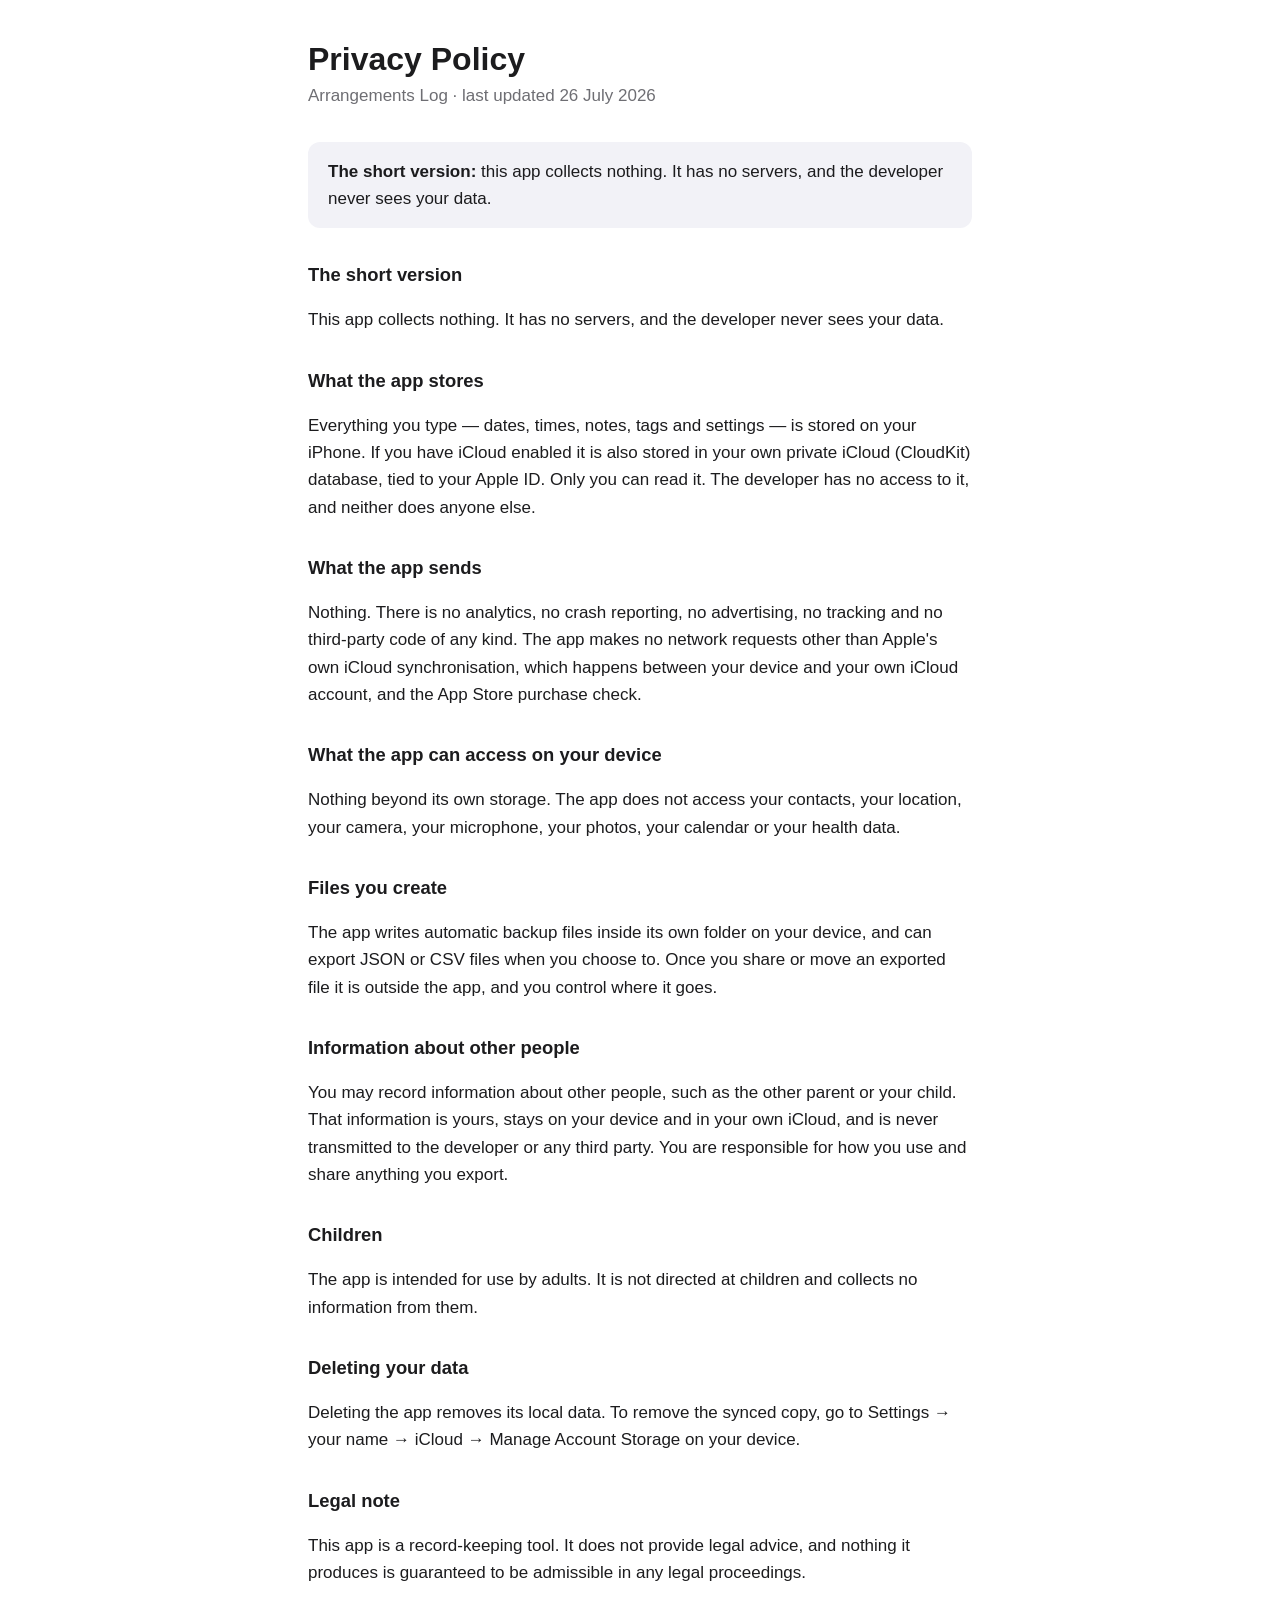
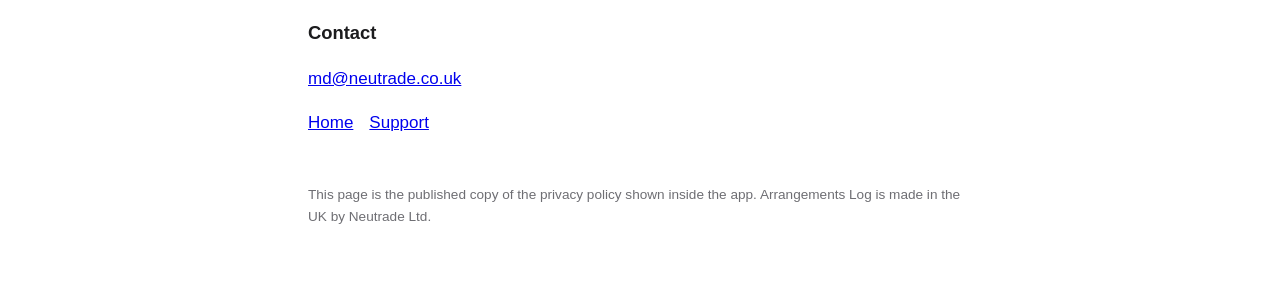
==== privacy.html @ 227367fa "Add Arrangements Log site: privacy policy and support pages The privacy policy is generated from the" ====
<!doctype html>
<html lang="en-GB">
<meta charset="utf-8">
<meta name="viewport" content="width=device-width, initial-scale=1">
<title>Privacy Policy — Arrangements Log</title>
<link rel="stylesheet" href="style.css">
<h1>Privacy Policy</h1>
<p class="sub">Arrangements Log · last updated 26 July 2026</p>

<div class="card">
  <strong>The short version:</strong> this app collects nothing. It has no
  servers, and the developer never sees your data.
</div>

<h2>The short version</h2>
<p>This app collects nothing. It has no servers, and the developer never sees your data.</p>
<h2>What the app stores</h2>
<p>Everything you type — dates, times, notes, tags and settings — is stored on your iPhone. If you have iCloud enabled it is also stored in your own private iCloud (CloudKit) database, tied to your Apple ID. Only you can read it. The developer has no access to it, and neither does anyone else.</p>
<h2>What the app sends</h2>
<p>Nothing. There is no analytics, no crash reporting, no advertising, no tracking and no third-party code of any kind. The app makes no network requests other than Apple's own iCloud synchronisation, which happens between your device and your own iCloud account, and the App Store purchase check.</p>
<h2>What the app can access on your device</h2>
<p>Nothing beyond its own storage. The app does not access your contacts, your location, your camera, your microphone, your photos, your calendar or your health data.</p>
<h2>Files you create</h2>
<p>The app writes automatic backup files inside its own folder on your device, and can export JSON or CSV files when you choose to. Once you share or move an exported file it is outside the app, and you control where it goes.</p>
<h2>Information about other people</h2>
<p>You may record information about other people, such as the other parent or your child. That information is yours, stays on your device and in your own iCloud, and is never transmitted to the developer or any third party. You are responsible for how you use and share anything you export.</p>
<h2>Children</h2>
<p>The app is intended for use by adults. It is not directed at children and collects no information from them.</p>
<h2>Deleting your data</h2>
<p>Deleting the app removes its local data. To remove the synced copy, go to Settings → your name → iCloud → Manage Account Storage on your device.</p>
<h2>Legal note</h2>
<p>This app is a record-keeping tool. It does not provide legal advice, and nothing it produces is guaranteed to be admissible in any legal proceedings.</p>

<h2>Contact</h2>
<p><a href="mailto:md@neutrade.co.uk">md@neutrade.co.uk</a></p>

<nav><a href="index.html">Home</a><a href="support.html">Support</a></nav>
<footer>This page is the published copy of the privacy policy shown inside the
app. Arrangements Log is made in the UK by Neutrade Ltd.</footer>
---- style.css ----
:root { color-scheme: light dark; }
* { box-sizing: border-box; }
body {
  font: 17px/1.6 -apple-system, BlinkMacSystemFont, "Segoe UI", Roboto, sans-serif;
  max-width: 44rem; margin: 0 auto; padding: 2.5rem 1.25rem 4rem;
  color: #1c1c1e; background: #fff;
}
@media (prefers-color-scheme: dark) {
  body { color: #f2f2f7; background: #1c1c1e; }
  a { color: #64d2ff; }
  .card { background: #2c2c2e; }
}
h1 { font-size: 2rem; line-height: 1.2; margin: 0 0 .25rem; }
h2 { font-size: 1.15rem; margin: 2rem 0 .4rem; }
.sub { color: #6e6e73; margin: 0 0 2rem; }
.card { background: #f2f2f7; border-radius: 12px; padding: 1rem 1.25rem; margin: 1.5rem 0; }
footer { margin-top: 3rem; font-size: .85rem; color: #6e6e73; }
nav a { margin-right: 1rem; }
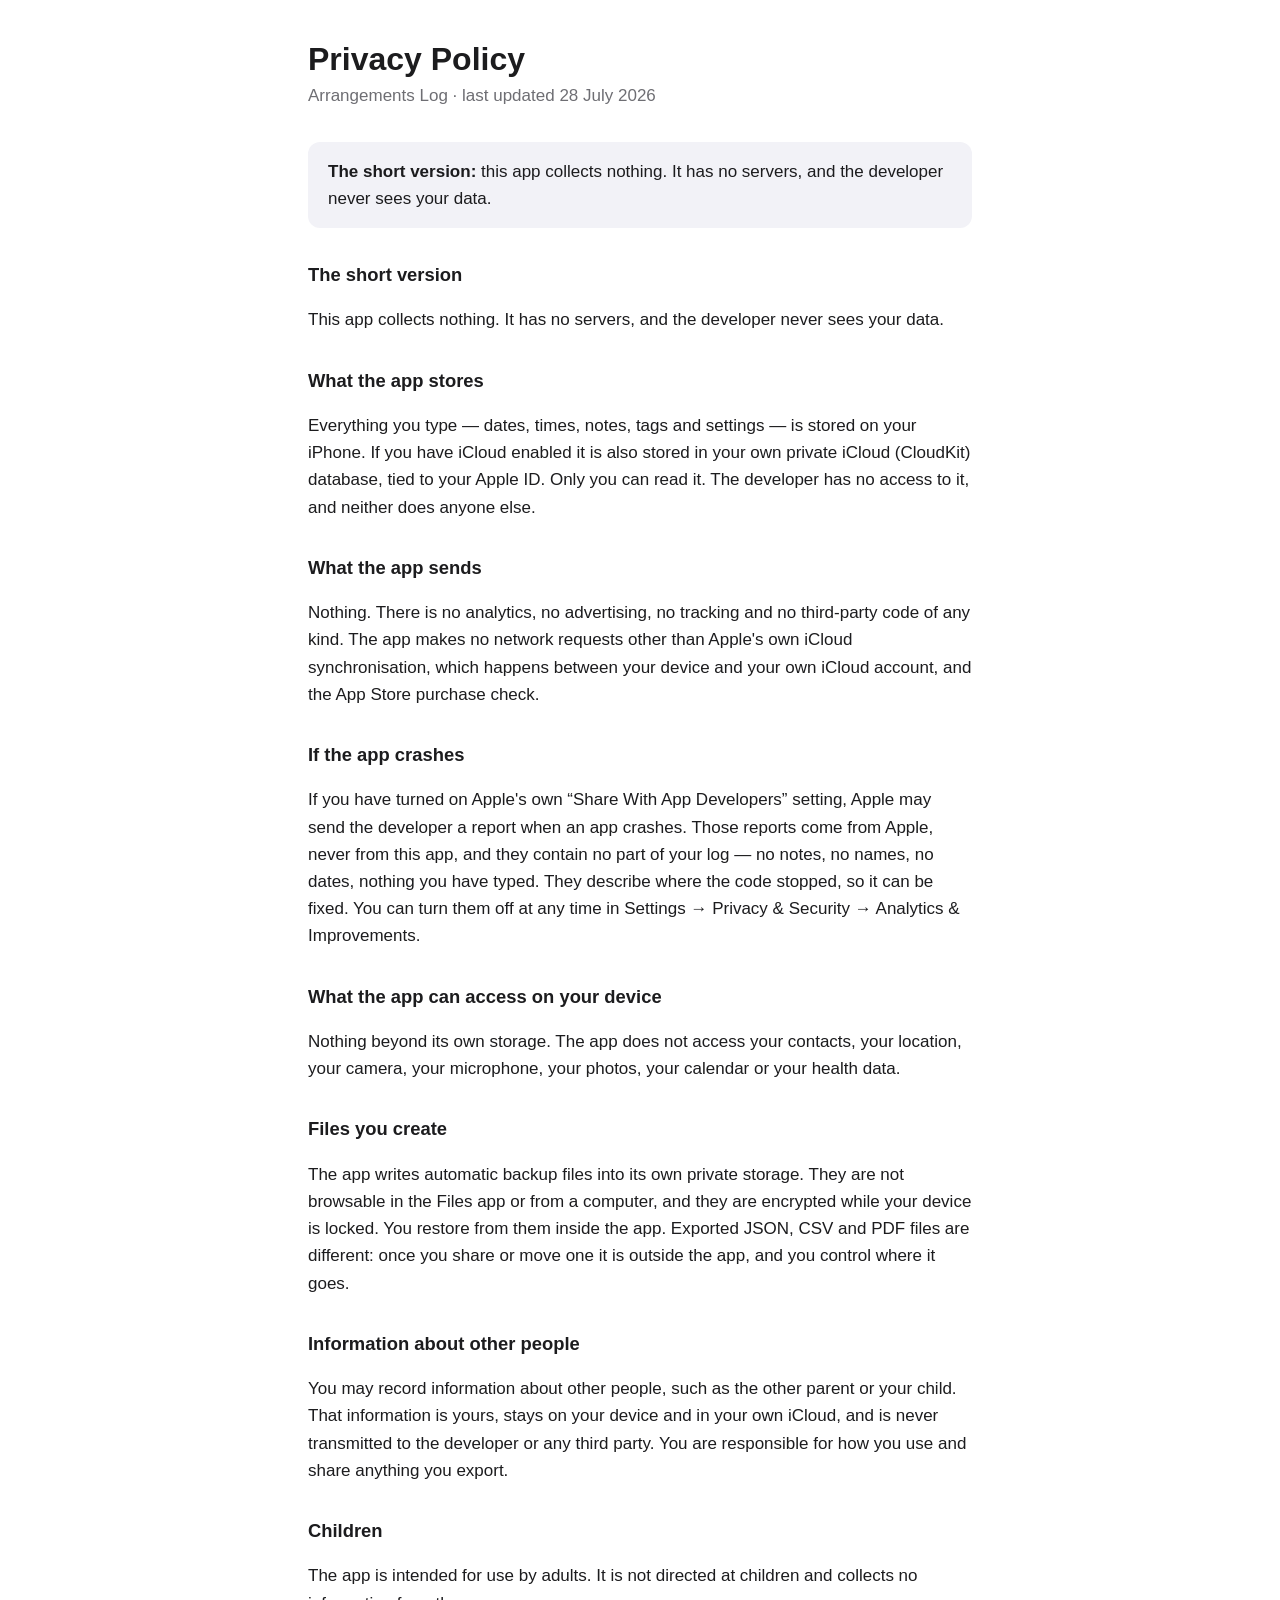
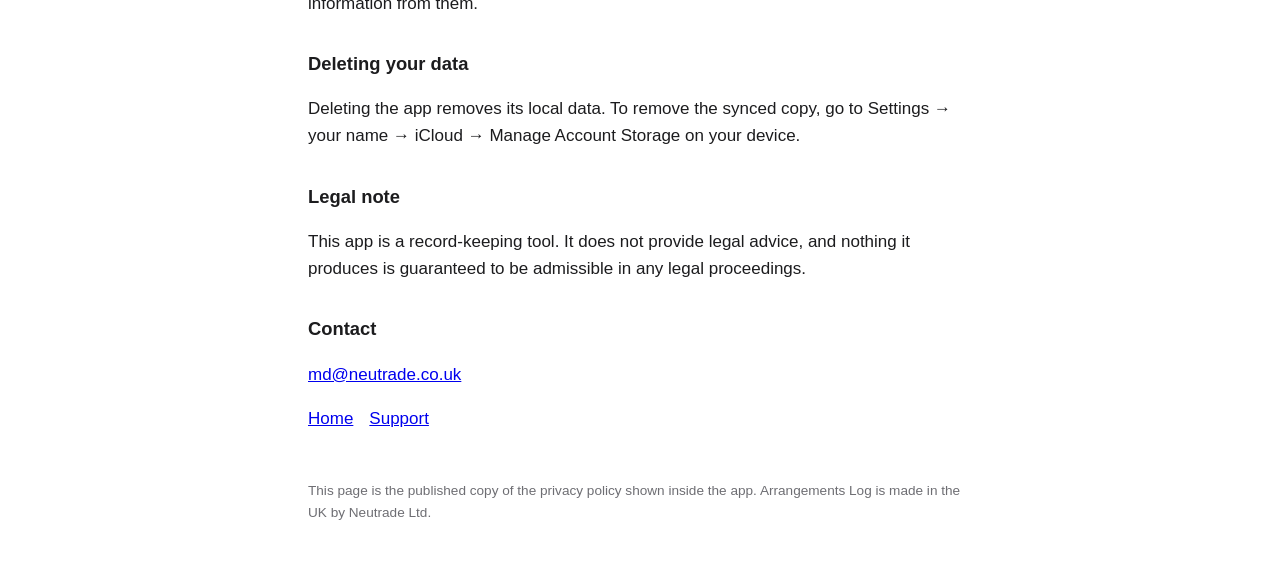
==== commit c4e13242: "Privacy policy: replace 'no crash reporting' with what actually happens Apple may send the developer" ====
--- a/privacy.html
+++ b/privacy.html
@@ -5,7 +5,7 @@
 <title>Privacy Policy — Arrangements Log</title>
 <link rel="stylesheet" href="style.css">
 <h1>Privacy Policy</h1>
-<p class="sub">Arrangements Log · last updated 26 July 2026</p>
+<p class="sub">Arrangements Log · last updated 28 July 2026</p>
 
 <div class="card">
   <strong>The short version:</strong> this app collects nothing. It has no
@@ -17,11 +17,13 @@
 <h2>What the app stores</h2>
 <p>Everything you type — dates, times, notes, tags and settings — is stored on your iPhone. If you have iCloud enabled it is also stored in your own private iCloud (CloudKit) database, tied to your Apple ID. Only you can read it. The developer has no access to it, and neither does anyone else.</p>
 <h2>What the app sends</h2>
-<p>Nothing. There is no analytics, no crash reporting, no advertising, no tracking and no third-party code of any kind. The app makes no network requests other than Apple's own iCloud synchronisation, which happens between your device and your own iCloud account, and the App Store purchase check.</p>
+<p>Nothing. There is no analytics, no advertising, no tracking and no third-party code of any kind. The app makes no network requests other than Apple's own iCloud synchronisation, which happens between your device and your own iCloud account, and the App Store purchase check.</p>
+<h2>If the app crashes</h2>
+<p>If you have turned on Apple's own &ldquo;Share With App Developers&rdquo; setting, Apple may send the developer a report when an app crashes. Those reports come from Apple, never from this app, and they contain no part of your log &mdash; no notes, no names, no dates, nothing you have typed. They describe where the code stopped, so it can be fixed. You can turn them off at any time in Settings &rarr; Privacy &amp; Security &rarr; Analytics &amp; Improvements.</p>
 <h2>What the app can access on your device</h2>
 <p>Nothing beyond its own storage. The app does not access your contacts, your location, your camera, your microphone, your photos, your calendar or your health data.</p>
 <h2>Files you create</h2>
-<p>The app writes automatic backup files inside its own folder on your device, and can export JSON or CSV files when you choose to. Once you share or move an exported file it is outside the app, and you control where it goes.</p>
+<p>The app writes automatic backup files into its own private storage. They are not browsable in the Files app or from a computer, and they are encrypted while your device is locked. You restore from them inside the app. Exported JSON, CSV and PDF files are different: once you share or move one it is outside the app, and you control where it goes.</p>
 <h2>Information about other people</h2>
 <p>You may record information about other people, such as the other parent or your child. That information is yours, stays on your device and in your own iCloud, and is never transmitted to the developer or any third party. You are responsible for how you use and share anything you export.</p>
 <h2>Children</h2>
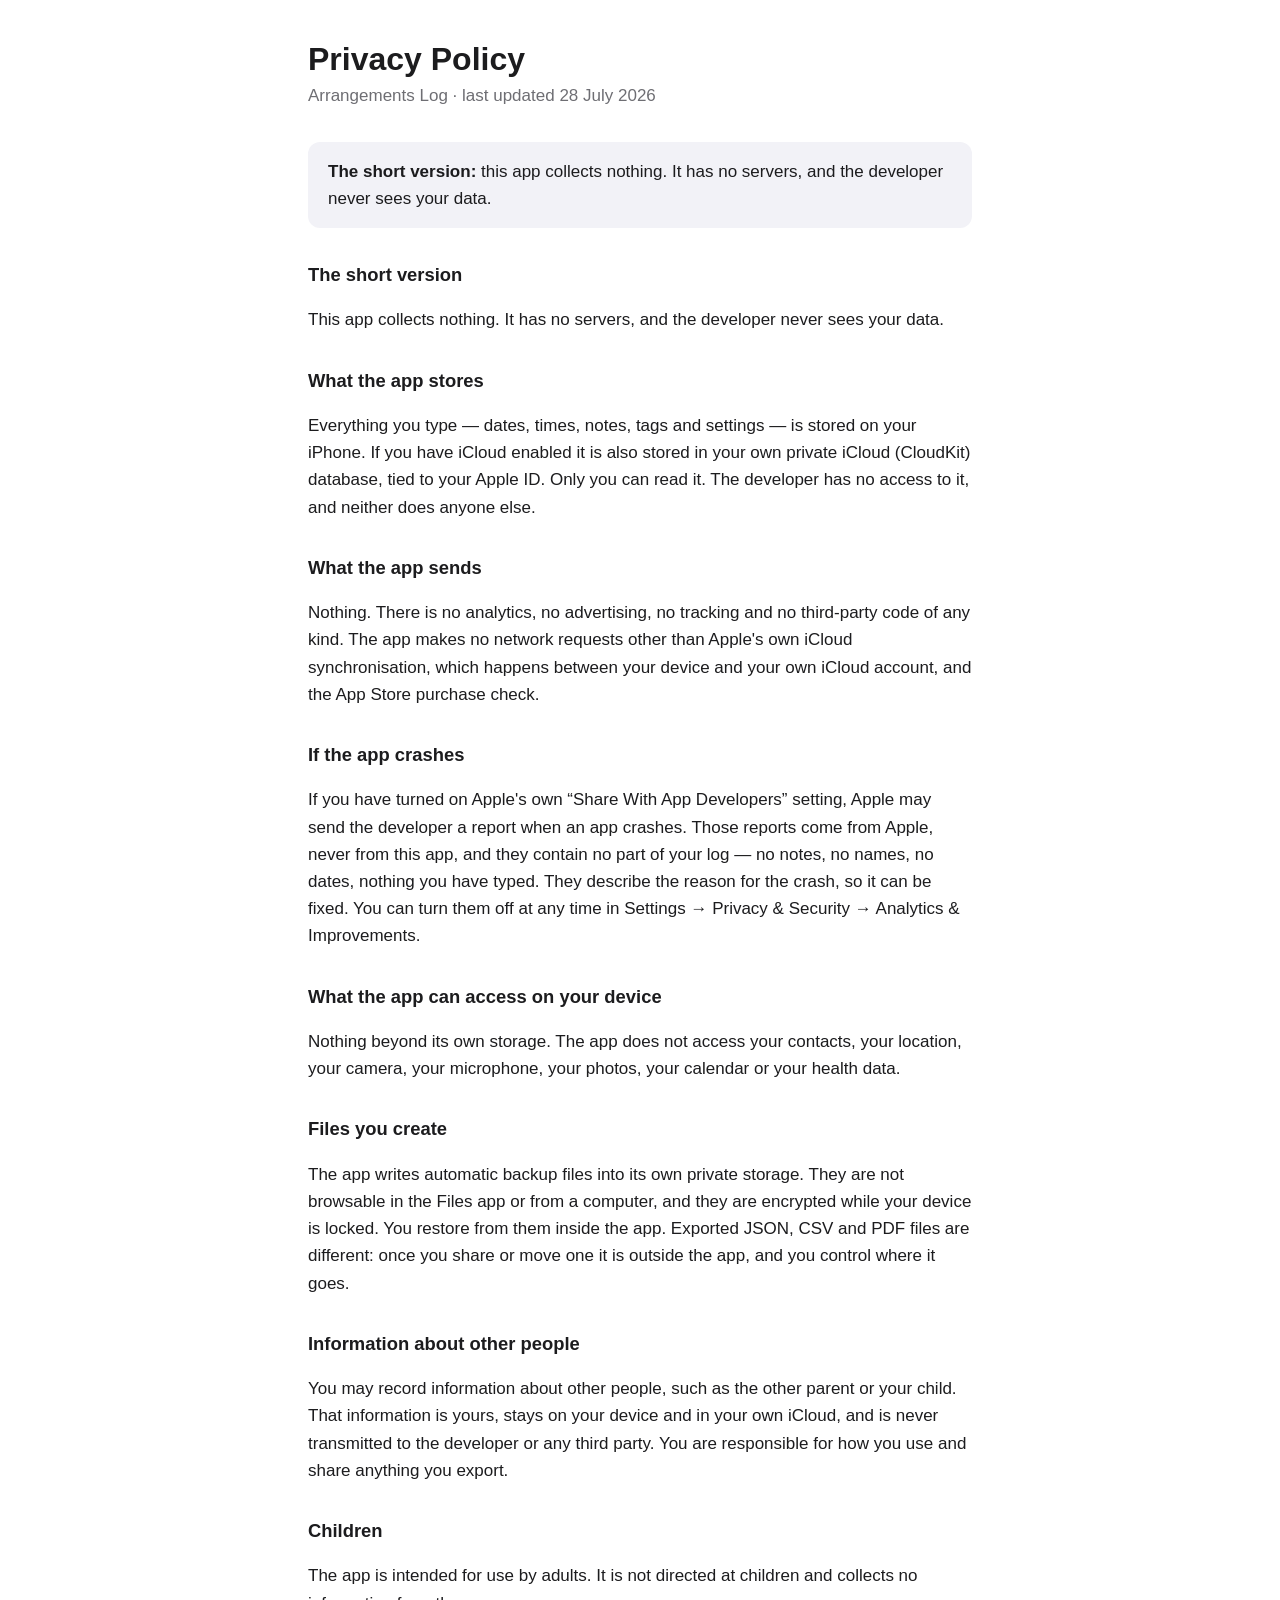
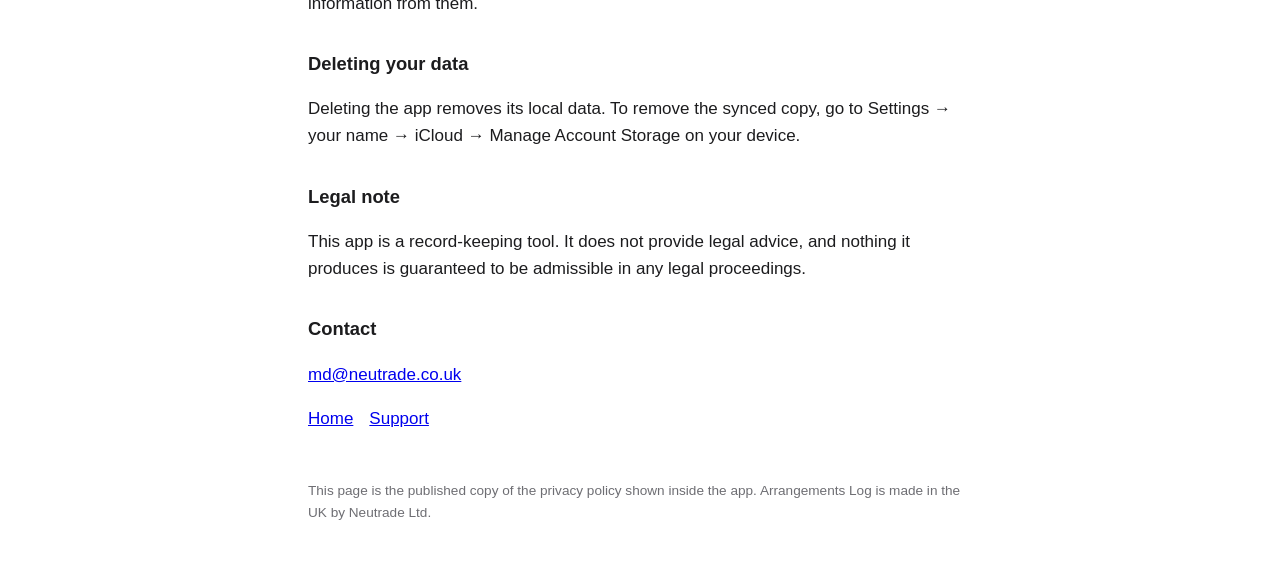
==== commit 25445763: "Crash disclosure: say the reason for the crash, not where the code stopped Matches Legal.swift in th" ====
--- a/privacy.html
+++ b/privacy.html
@@ -19,7 +19,7 @@
 <h2>What the app sends</h2>
 <p>Nothing. There is no analytics, no advertising, no tracking and no third-party code of any kind. The app makes no network requests other than Apple's own iCloud synchronisation, which happens between your device and your own iCloud account, and the App Store purchase check.</p>
 <h2>If the app crashes</h2>
-<p>If you have turned on Apple's own &ldquo;Share With App Developers&rdquo; setting, Apple may send the developer a report when an app crashes. Those reports come from Apple, never from this app, and they contain no part of your log &mdash; no notes, no names, no dates, nothing you have typed. They describe where the code stopped, so it can be fixed. You can turn them off at any time in Settings &rarr; Privacy &amp; Security &rarr; Analytics &amp; Improvements.</p>
+<p>If you have turned on Apple's own &ldquo;Share With App Developers&rdquo; setting, Apple may send the developer a report when an app crashes. Those reports come from Apple, never from this app, and they contain no part of your log &mdash; no notes, no names, no dates, nothing you have typed. They describe the reason for the crash, so it can be fixed. You can turn them off at any time in Settings &rarr; Privacy &amp; Security &rarr; Analytics &amp; Improvements.</p>
 <h2>What the app can access on your device</h2>
 <p>Nothing beyond its own storage. The app does not access your contacts, your location, your camera, your microphone, your photos, your calendar or your health data.</p>
 <h2>Files you create</h2>
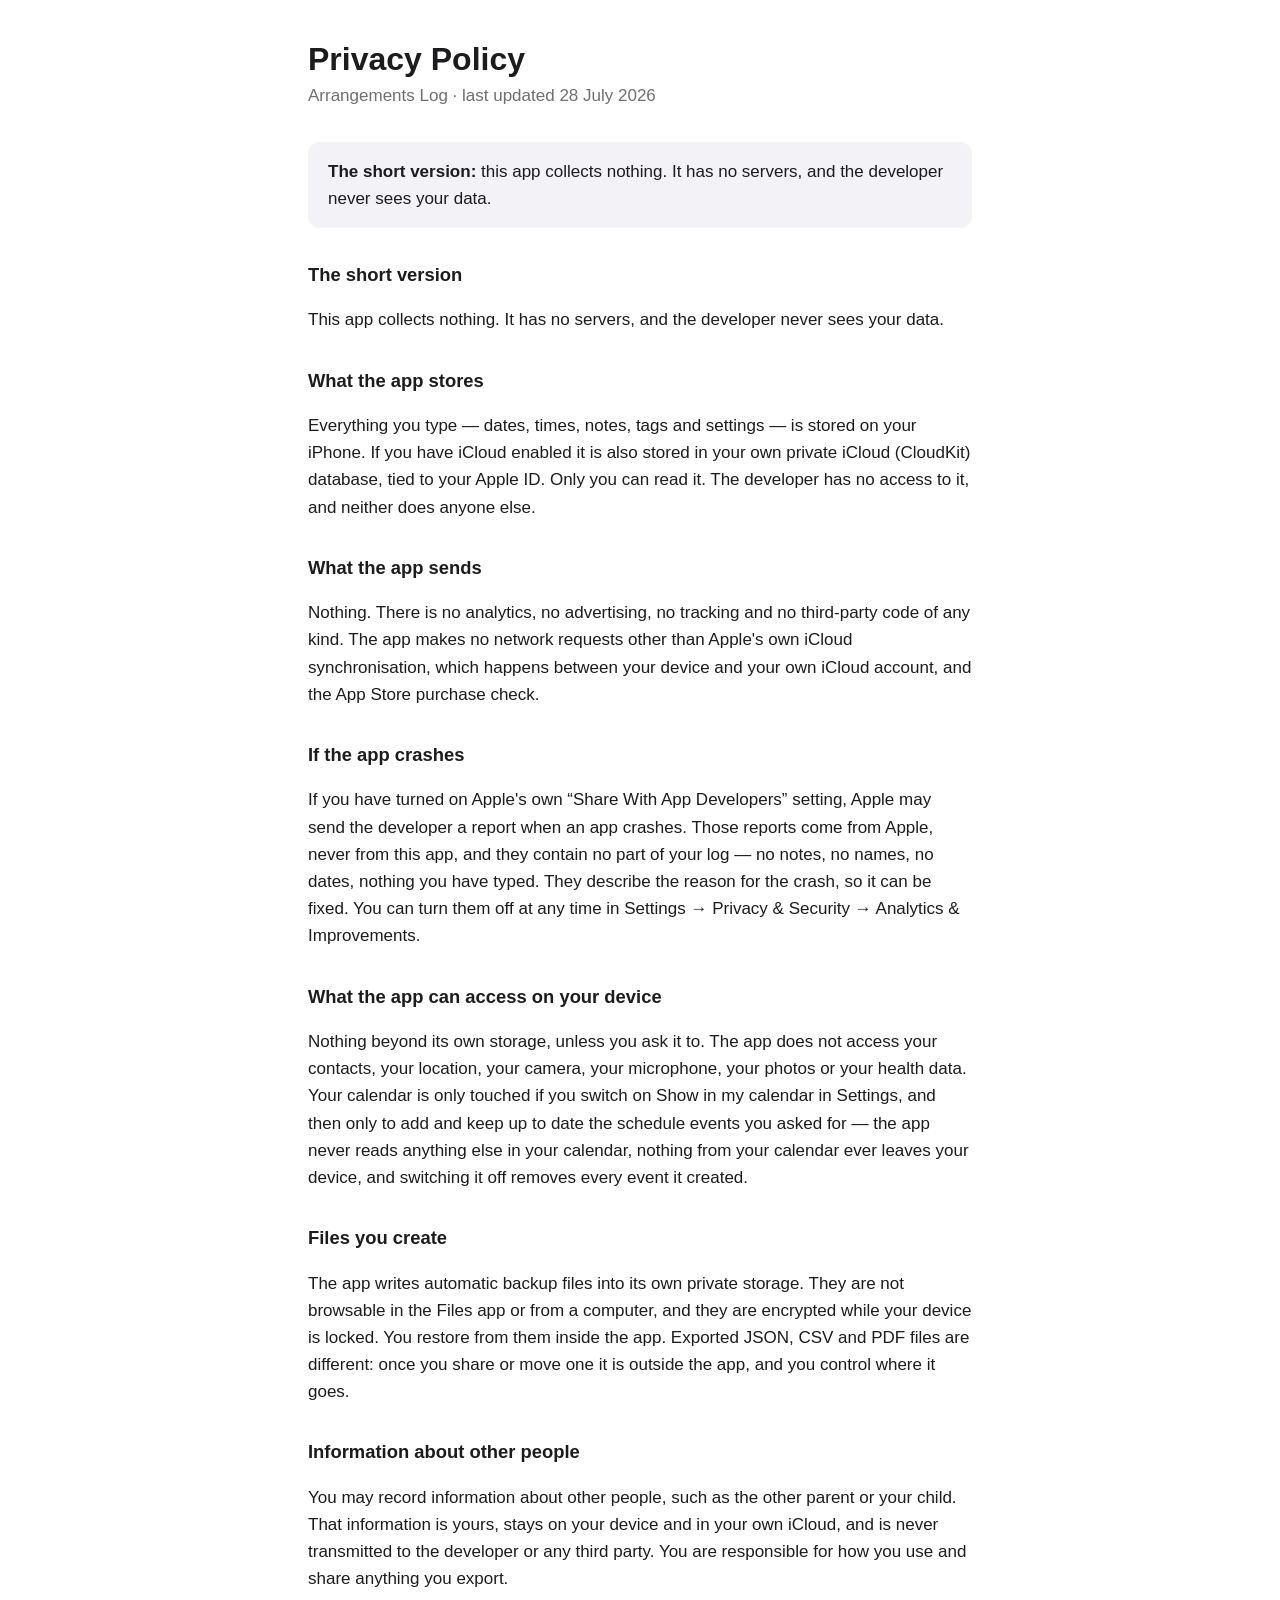
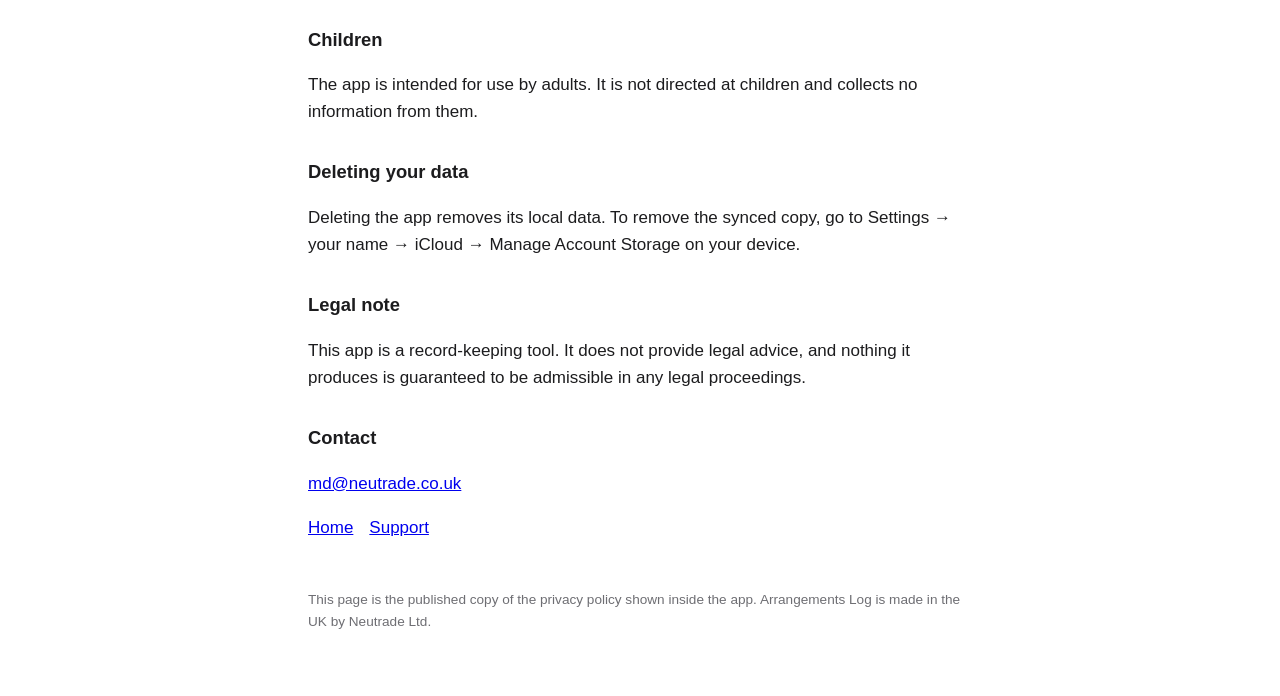
==== commit 2a6448ef: "Privacy policy: honest wording for the app's new optional calendar mirroring Co-Authored-By: Claude " ====
--- a/privacy.html
+++ b/privacy.html
@@ -21,7 +21,7 @@
 <h2>If the app crashes</h2>
 <p>If you have turned on Apple's own &ldquo;Share With App Developers&rdquo; setting, Apple may send the developer a report when an app crashes. Those reports come from Apple, never from this app, and they contain no part of your log &mdash; no notes, no names, no dates, nothing you have typed. They describe the reason for the crash, so it can be fixed. You can turn them off at any time in Settings &rarr; Privacy &amp; Security &rarr; Analytics &amp; Improvements.</p>
 <h2>What the app can access on your device</h2>
-<p>Nothing beyond its own storage. The app does not access your contacts, your location, your camera, your microphone, your photos, your calendar or your health data.</p>
+<p>Nothing beyond its own storage, unless you ask it to. The app does not access your contacts, your location, your camera, your microphone, your photos or your health data. Your calendar is only touched if you switch on Show in my calendar in Settings, and then only to add and keep up to date the schedule events you asked for — the app never reads anything else in your calendar, nothing from your calendar ever leaves your device, and switching it off removes every event it created.</p>
 <h2>Files you create</h2>
 <p>The app writes automatic backup files into its own private storage. They are not browsable in the Files app or from a computer, and they are encrypted while your device is locked. You restore from them inside the app. Exported JSON, CSV and PDF files are different: once you share or move one it is outside the app, and you control where it goes.</p>
 <h2>Information about other people</h2>
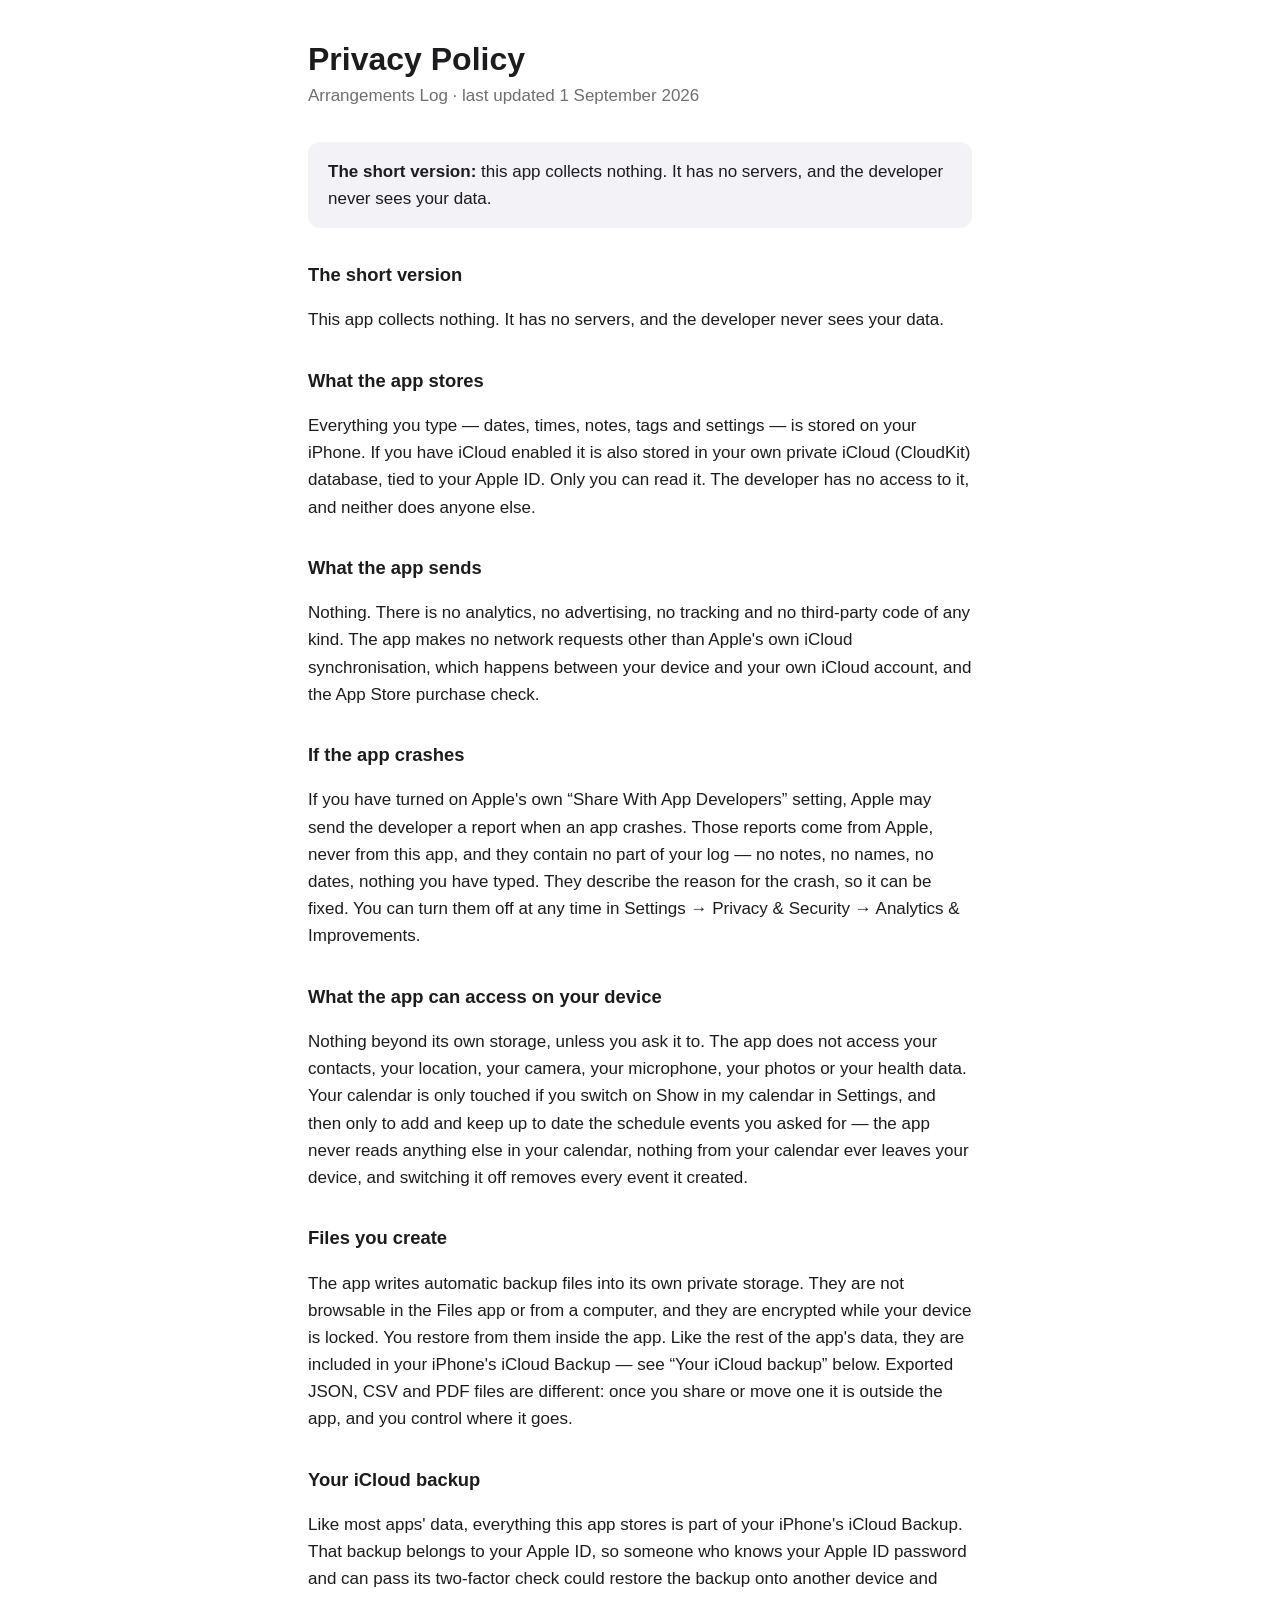
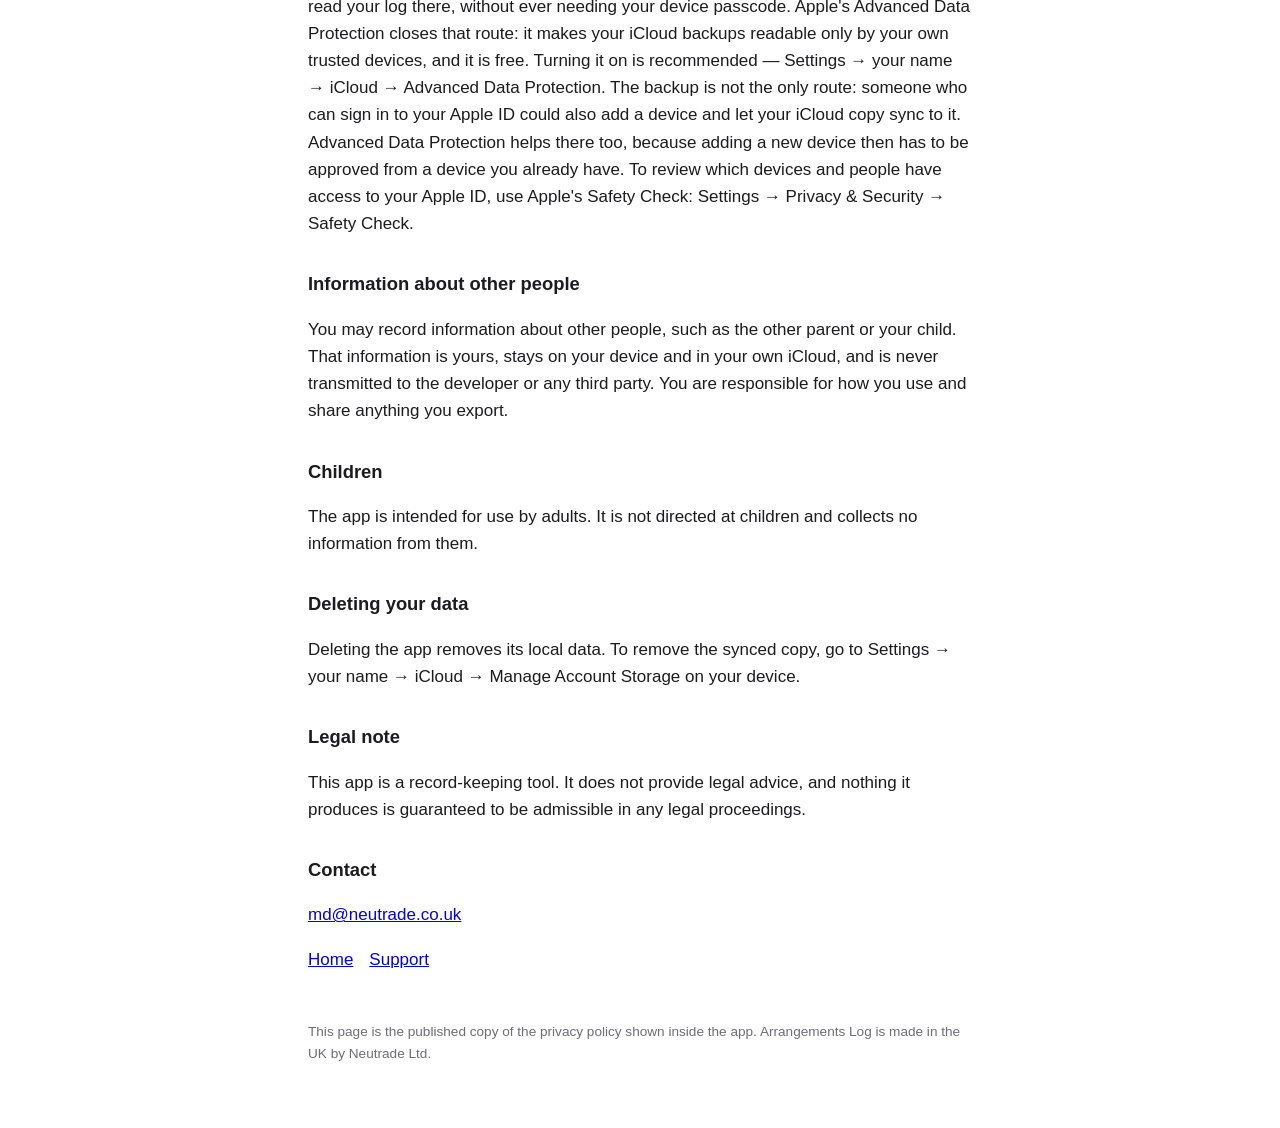
==== commit 8f2381f5: "Say plainly that the app's data is in your iCloud backup Mirrors the childarrangements.com change. T" ====
--- a/privacy.html
+++ b/privacy.html
@@ -5,7 +5,7 @@
 <title>Privacy Policy — Arrangements Log</title>
 <link rel="stylesheet" href="style.css">
 <h1>Privacy Policy</h1>
-<p class="sub">Arrangements Log · last updated 28 July 2026</p>
+<p class="sub">Arrangements Log · last updated 1 September 2026</p>
 
 <div class="card">
   <strong>The short version:</strong> this app collects nothing. It has no
@@ -23,7 +23,9 @@
 <h2>What the app can access on your device</h2>
 <p>Nothing beyond its own storage, unless you ask it to. The app does not access your contacts, your location, your camera, your microphone, your photos or your health data. Your calendar is only touched if you switch on Show in my calendar in Settings, and then only to add and keep up to date the schedule events you asked for — the app never reads anything else in your calendar, nothing from your calendar ever leaves your device, and switching it off removes every event it created.</p>
 <h2>Files you create</h2>
-<p>The app writes automatic backup files into its own private storage. They are not browsable in the Files app or from a computer, and they are encrypted while your device is locked. You restore from them inside the app. Exported JSON, CSV and PDF files are different: once you share or move one it is outside the app, and you control where it goes.</p>
+<p>The app writes automatic backup files into its own private storage. They are not browsable in the Files app or from a computer, and they are encrypted while your device is locked. You restore from them inside the app. Like the rest of the app's data, they are included in your iPhone's iCloud Backup — see “Your iCloud backup” below. Exported JSON, CSV and PDF files are different: once you share or move one it is outside the app, and you control where it goes.</p>
+<h2>Your iCloud backup</h2>
+<p>Like most apps' data, everything this app stores is part of your iPhone's iCloud Backup. That backup belongs to your Apple ID, so someone who knows your Apple ID password and can pass its two-factor check could restore the backup onto another device and read your log there, without ever needing your device passcode. Apple's Advanced Data Protection closes that route: it makes your iCloud backups readable only by your own trusted devices, and it is free. Turning it on is recommended — Settings → your name → iCloud → Advanced Data Protection. The backup is not the only route: someone who can sign in to your Apple ID could also add a device and let your iCloud copy sync to it. Advanced Data Protection helps there too, because adding a new device then has to be approved from a device you already have. To review which devices and people have access to your Apple ID, use Apple's Safety Check: Settings → Privacy &amp; Security → Safety Check.</p>
 <h2>Information about other people</h2>
 <p>You may record information about other people, such as the other parent or your child. That information is yours, stays on your device and in your own iCloud, and is never transmitted to the developer or any third party. You are responsible for how you use and share anything you export.</p>
 <h2>Children</h2>
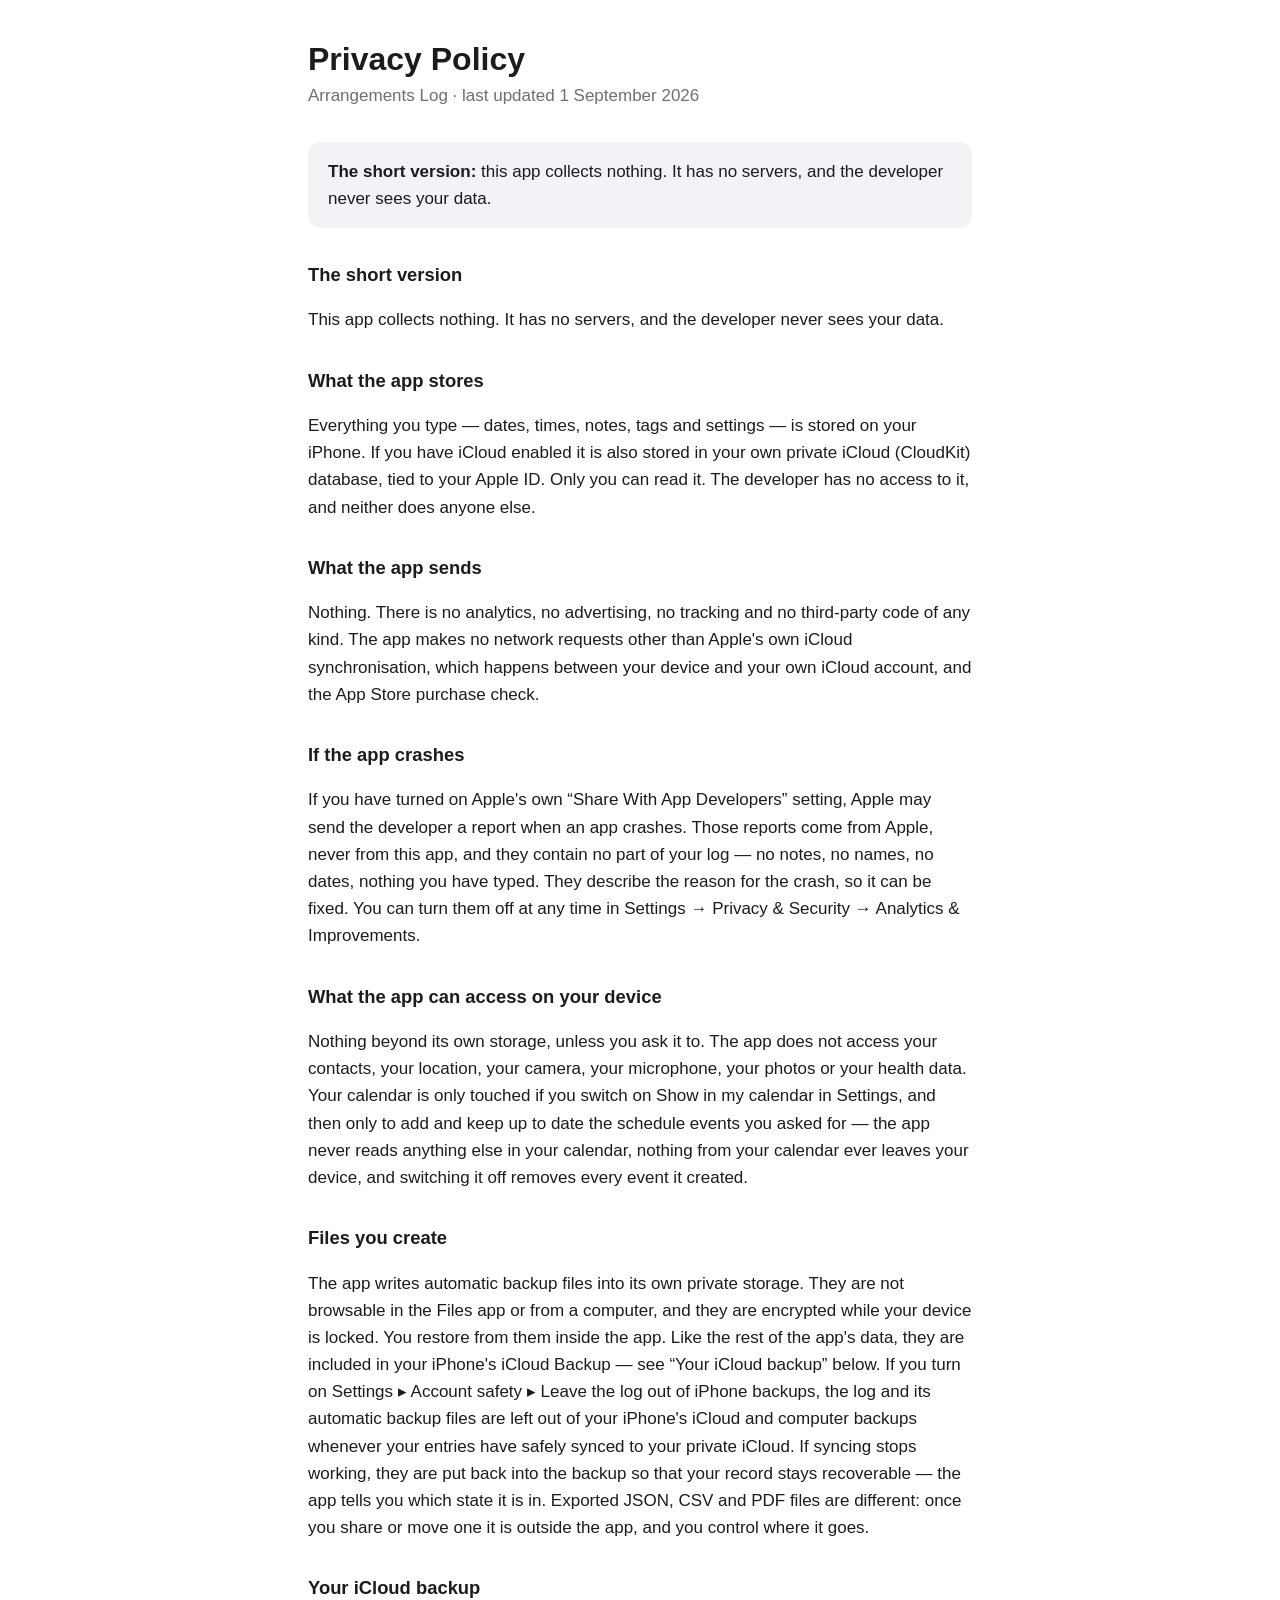
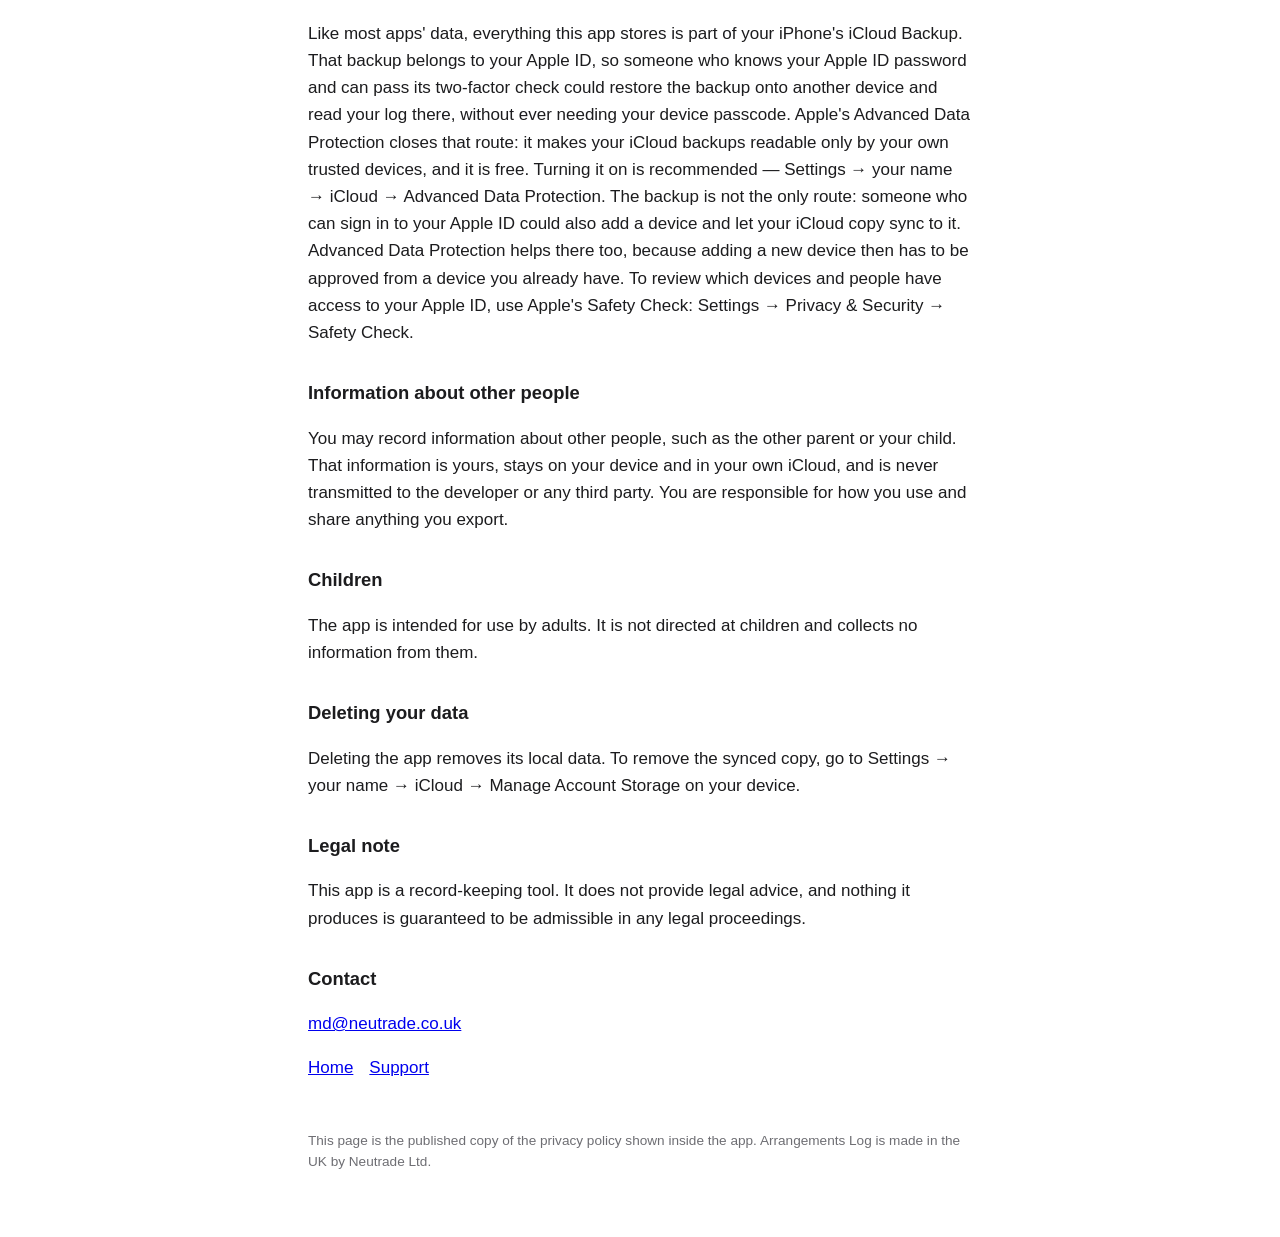
==== commit 930c33b7: "Privacy: describe the backup-exclusion setting (1.0.3) (#1) Matches the in-app policy's “Files you c" ====
--- a/privacy.html
+++ b/privacy.html
@@ -23,7 +23,7 @@
 <h2>What the app can access on your device</h2>
 <p>Nothing beyond its own storage, unless you ask it to. The app does not access your contacts, your location, your camera, your microphone, your photos or your health data. Your calendar is only touched if you switch on Show in my calendar in Settings, and then only to add and keep up to date the schedule events you asked for — the app never reads anything else in your calendar, nothing from your calendar ever leaves your device, and switching it off removes every event it created.</p>
 <h2>Files you create</h2>
-<p>The app writes automatic backup files into its own private storage. They are not browsable in the Files app or from a computer, and they are encrypted while your device is locked. You restore from them inside the app. Like the rest of the app's data, they are included in your iPhone's iCloud Backup — see “Your iCloud backup” below. Exported JSON, CSV and PDF files are different: once you share or move one it is outside the app, and you control where it goes.</p>
+<p>The app writes automatic backup files into its own private storage. They are not browsable in the Files app or from a computer, and they are encrypted while your device is locked. You restore from them inside the app. Like the rest of the app's data, they are included in your iPhone's iCloud Backup — see “Your iCloud backup” below. If you turn on Settings ▸ Account safety ▸ Leave the log out of iPhone backups, the log and its automatic backup files are left out of your iPhone's iCloud and computer backups whenever your entries have safely synced to your private iCloud. If syncing stops working, they are put back into the backup so that your record stays recoverable — the app tells you which state it is in. Exported JSON, CSV and PDF files are different: once you share or move one it is outside the app, and you control where it goes.</p>
 <h2>Your iCloud backup</h2>
 <p>Like most apps' data, everything this app stores is part of your iPhone's iCloud Backup. That backup belongs to your Apple ID, so someone who knows your Apple ID password and can pass its two-factor check could restore the backup onto another device and read your log there, without ever needing your device passcode. Apple's Advanced Data Protection closes that route: it makes your iCloud backups readable only by your own trusted devices, and it is free. Turning it on is recommended — Settings → your name → iCloud → Advanced Data Protection. The backup is not the only route: someone who can sign in to your Apple ID could also add a device and let your iCloud copy sync to it. Advanced Data Protection helps there too, because adding a new device then has to be approved from a device you already have. To review which devices and people have access to your Apple ID, use Apple's Safety Check: Settings → Privacy &amp; Security → Safety Check.</p>
 <h2>Information about other people</h2>
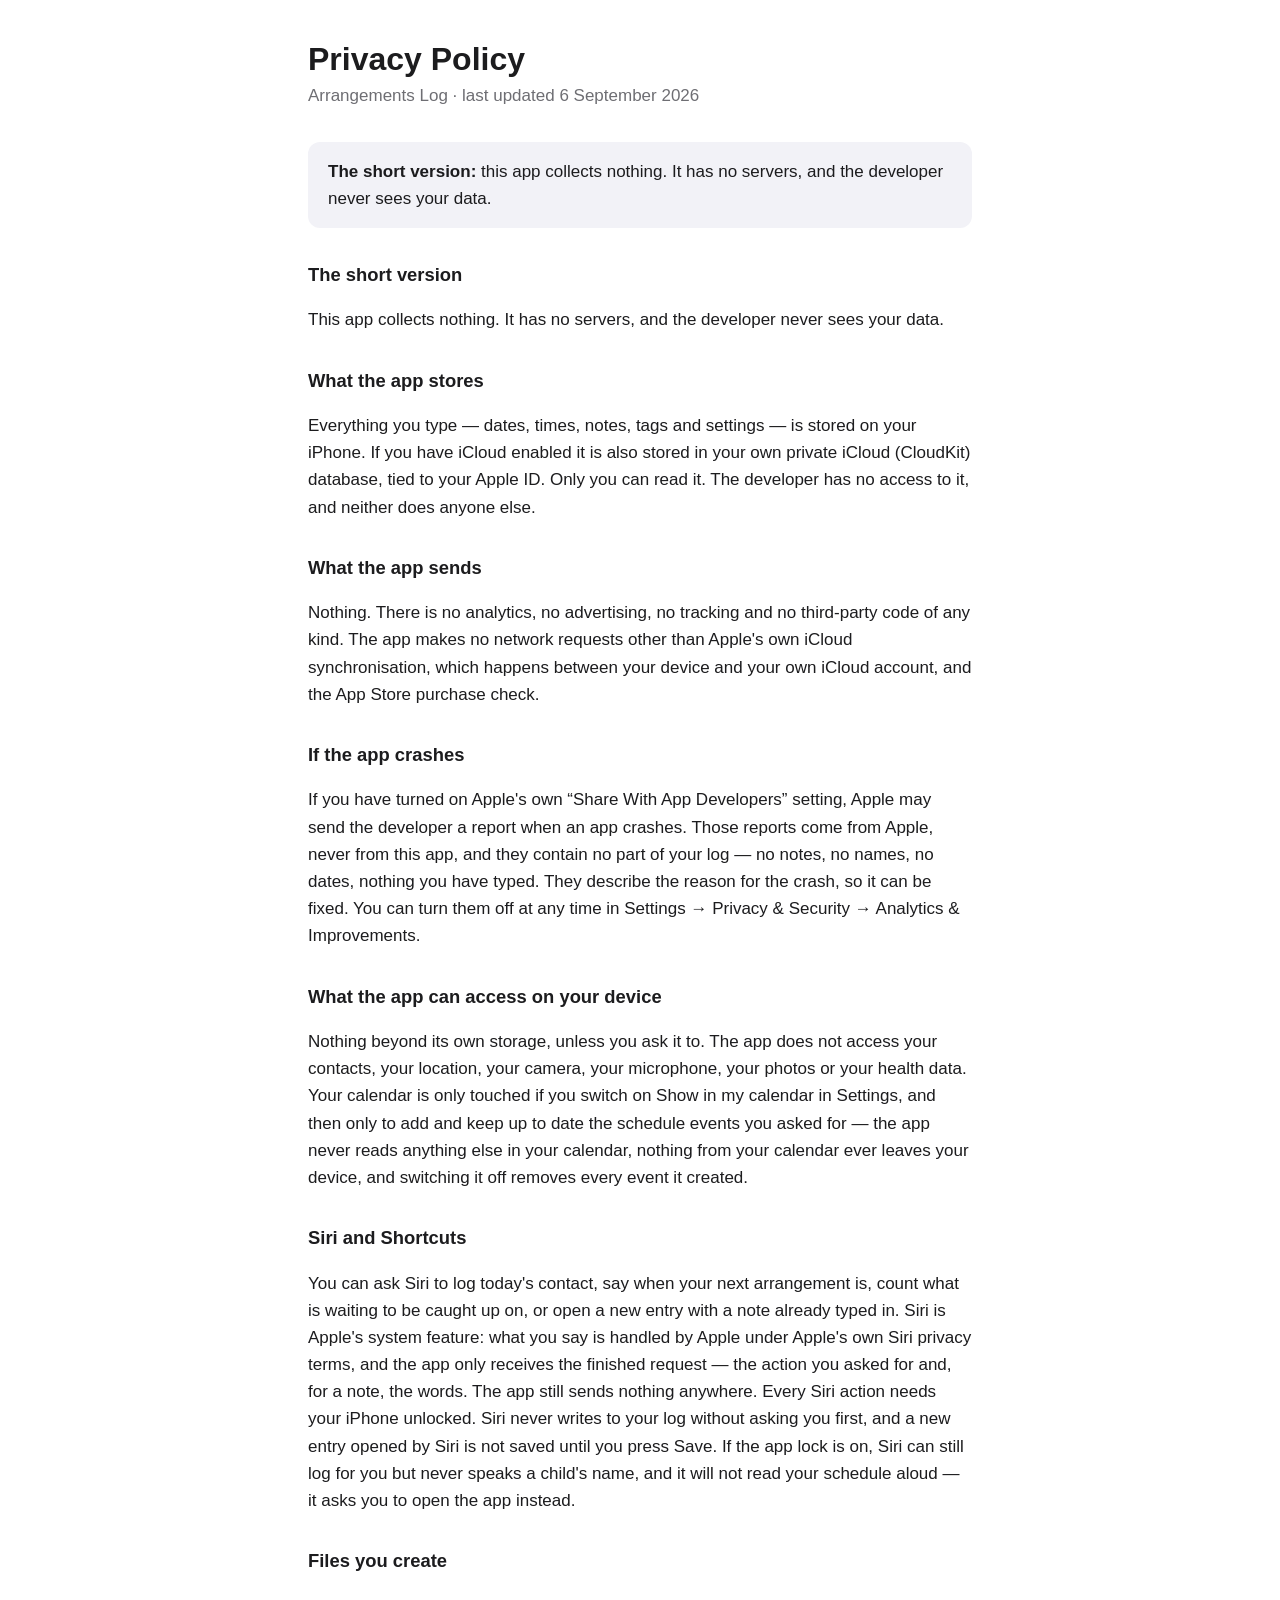
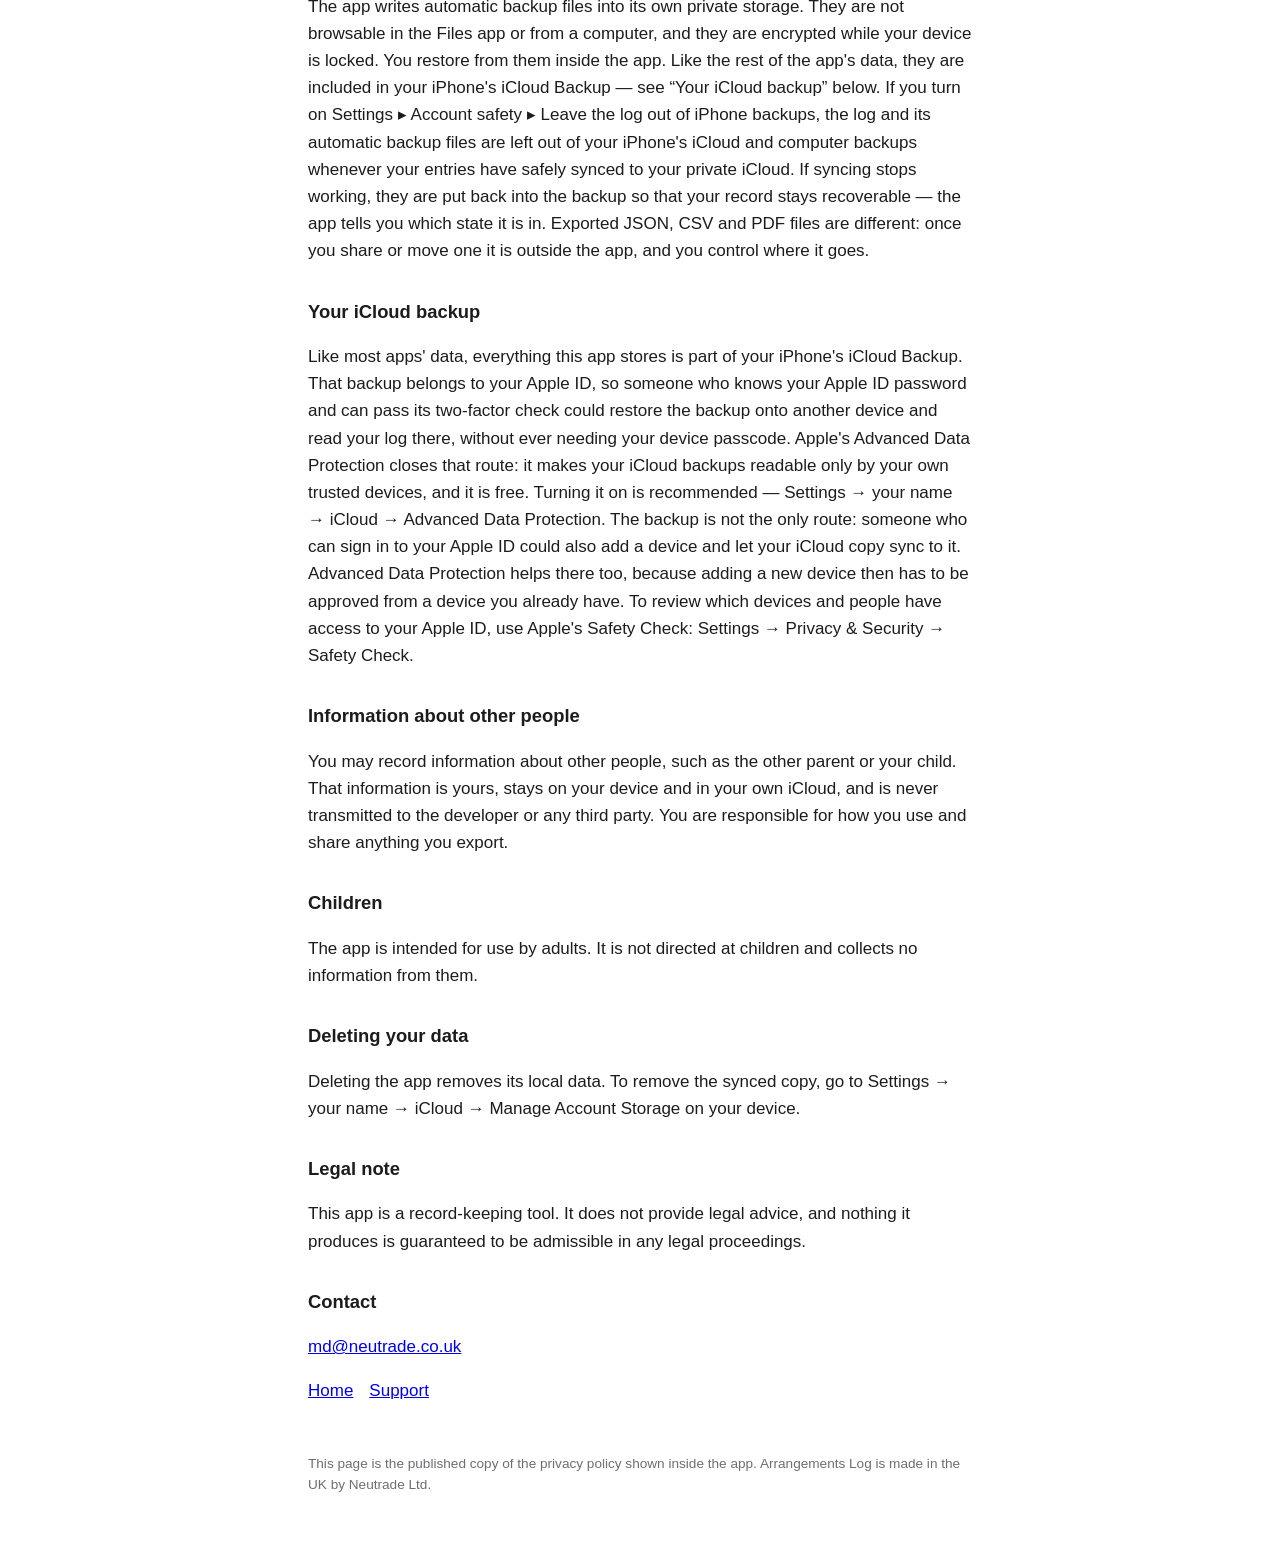
==== commit b3117775: "Privacy: describe Siri and Shortcuts (1.1) (#2) Same section as childarrangements.com; this copy ser" ====
--- a/privacy.html
+++ b/privacy.html
@@ -5,7 +5,7 @@
 <title>Privacy Policy — Arrangements Log</title>
 <link rel="stylesheet" href="style.css">
 <h1>Privacy Policy</h1>
-<p class="sub">Arrangements Log · last updated 1 September 2026</p>
+<p class="sub">Arrangements Log · last updated 6 September 2026</p>
 
 <div class="card">
   <strong>The short version:</strong> this app collects nothing. It has no
@@ -22,6 +22,8 @@
 <p>If you have turned on Apple's own &ldquo;Share With App Developers&rdquo; setting, Apple may send the developer a report when an app crashes. Those reports come from Apple, never from this app, and they contain no part of your log &mdash; no notes, no names, no dates, nothing you have typed. They describe the reason for the crash, so it can be fixed. You can turn them off at any time in Settings &rarr; Privacy &amp; Security &rarr; Analytics &amp; Improvements.</p>
 <h2>What the app can access on your device</h2>
 <p>Nothing beyond its own storage, unless you ask it to. The app does not access your contacts, your location, your camera, your microphone, your photos or your health data. Your calendar is only touched if you switch on Show in my calendar in Settings, and then only to add and keep up to date the schedule events you asked for — the app never reads anything else in your calendar, nothing from your calendar ever leaves your device, and switching it off removes every event it created.</p>
+<h2>Siri and Shortcuts</h2>
+<p>You can ask Siri to log today's contact, say when your next arrangement is, count what is waiting to be caught up on, or open a new entry with a note already typed in. Siri is Apple's system feature: what you say is handled by Apple under Apple's own Siri privacy terms, and the app only receives the finished request — the action you asked for and, for a note, the words. The app still sends nothing anywhere. Every Siri action needs your iPhone unlocked. Siri never writes to your log without asking you first, and a new entry opened by Siri is not saved until you press Save. If the app lock is on, Siri can still log for you but never speaks a child's name, and it will not read your schedule aloud — it asks you to open the app instead.</p>
 <h2>Files you create</h2>
 <p>The app writes automatic backup files into its own private storage. They are not browsable in the Files app or from a computer, and they are encrypted while your device is locked. You restore from them inside the app. Like the rest of the app's data, they are included in your iPhone's iCloud Backup — see “Your iCloud backup” below. If you turn on Settings ▸ Account safety ▸ Leave the log out of iPhone backups, the log and its automatic backup files are left out of your iPhone's iCloud and computer backups whenever your entries have safely synced to your private iCloud. If syncing stops working, they are put back into the backup so that your record stays recoverable — the app tells you which state it is in. Exported JSON, CSV and PDF files are different: once you share or move one it is outside the app, and you control where it goes.</p>
 <h2>Your iCloud backup</h2>
